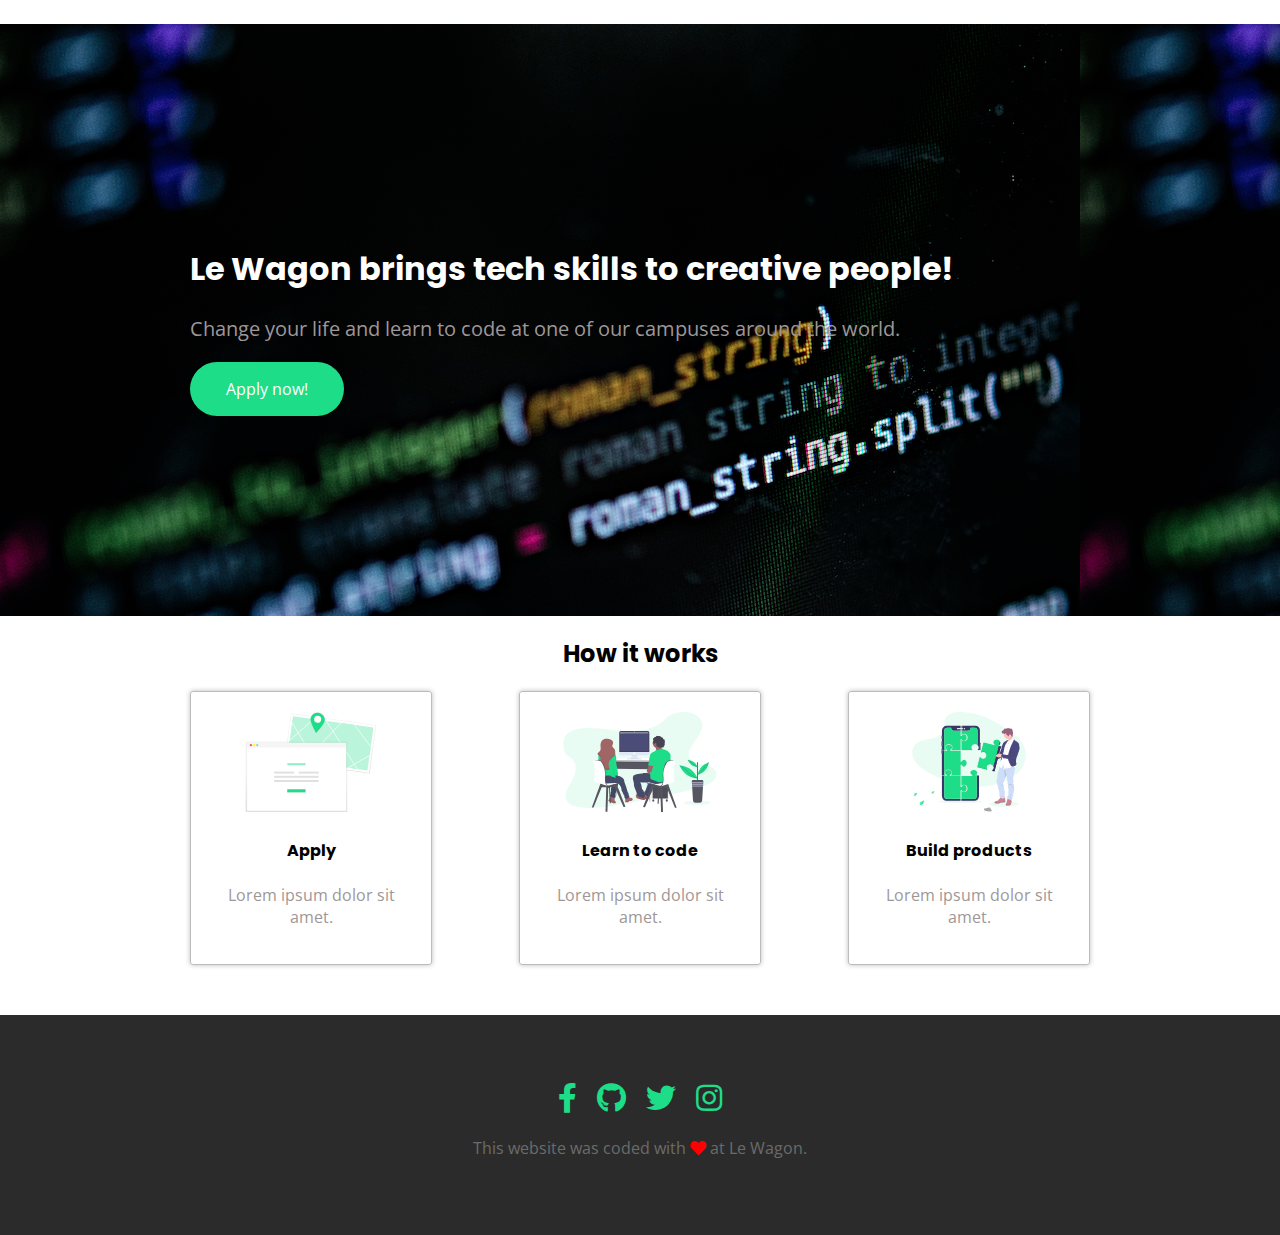
==== index.html @ 0d86913e "my landing page" ====
<!DOCTYPE html>
<html>
<head>
  <meta charset="UTF-8">
  <title>My landing page</title>
  <!-- We need this line below for responsiveness! -->
  <meta name="viewport" content="width=device-width, initial-scale=1">
  <link rel="stylesheet" href="css/style.css">
</head>
<body>
  <!-- code a Hero / Banner section -->
  <div class="banner" style="background-image: url(images/background.png);">
    <div class="container">

      <h1>Le Wagon brings tech skills to creative people!</h1>
      <p>Change your life and learn to code at one of our campuses around the world.</p>

      <a class="btn-lewagon" href="#">Apply now!</a>
    </div>
  </div>

  <!-- code a "How it works" section -->
  <div class="container">
    <h2>How it works</h2>
    <div class="cards">
      <div class="card">
        <img src="images/apply.svg" alt="">
        <h4>Apply</h4>
        <p>Lorem ipsum dolor sit amet.</p>
      </div>
      <div class="card">
        <img src="images/learn.svg" alt="">
        <h4>Learn to code</h4>
        <p>Lorem ipsum dolor sit amet.</p>
      </div>
      <div class="card">
        <img src="images/product.svg" alt="">
        <h4>Build products</h4>
        <p>Lorem ipsum dolor sit amet.</p>
      </div>
    </div>
  </div>

  <!-- code a footer -->
  <div class="footer">
    <div class="icons">
      <a class="fab fa-facebook-f" href="#"></a>
      <a class="fab fa-github" href="#"></a>
      <a class="fab fa-twitter" href="#"></a>
      <a class="fab fa-instagram" href="#"></a>
    </div>
    <p>This website was coded with <i class="fas fa-heart"></i> at Le Wagon.</p>
  </div>





</body>
</html>
---- css/style.css ----
/* Fonts */
@import url('https://fonts.googleapis.com/css?family=Open+Sans:400,700|Poppins:700');

/* Fontawesome */
@import url('https://use.fontawesome.com/releases/v5.6.3/css/all.css');
@import url('components/button.css');
@import url('components/banner.css');
@import url('components/cards.css');
@import url('components/container.css');
/* Utilities */
body {
  margin: 0!important;
  font-family: Open Sans;
}

h1, h2, h3, h4 {
  font-family: Poppins;
}

a {
  text-decoration: none;
}

.footer {
    text-align: center;
    padding: 60px;
    background-color: #2c2b2b;
}

.footer a {
  font-size: 30px;
  padding: 8px;
  color: #1EDD88;
  transition: 0.3s;
}

.footer a:hover {
color: #0a9657;
transform: rotate(20deg);
}


.footer p {
  color: #6A6B6B;
}

.fas {
  color: red;
}
/* Custom design below! */
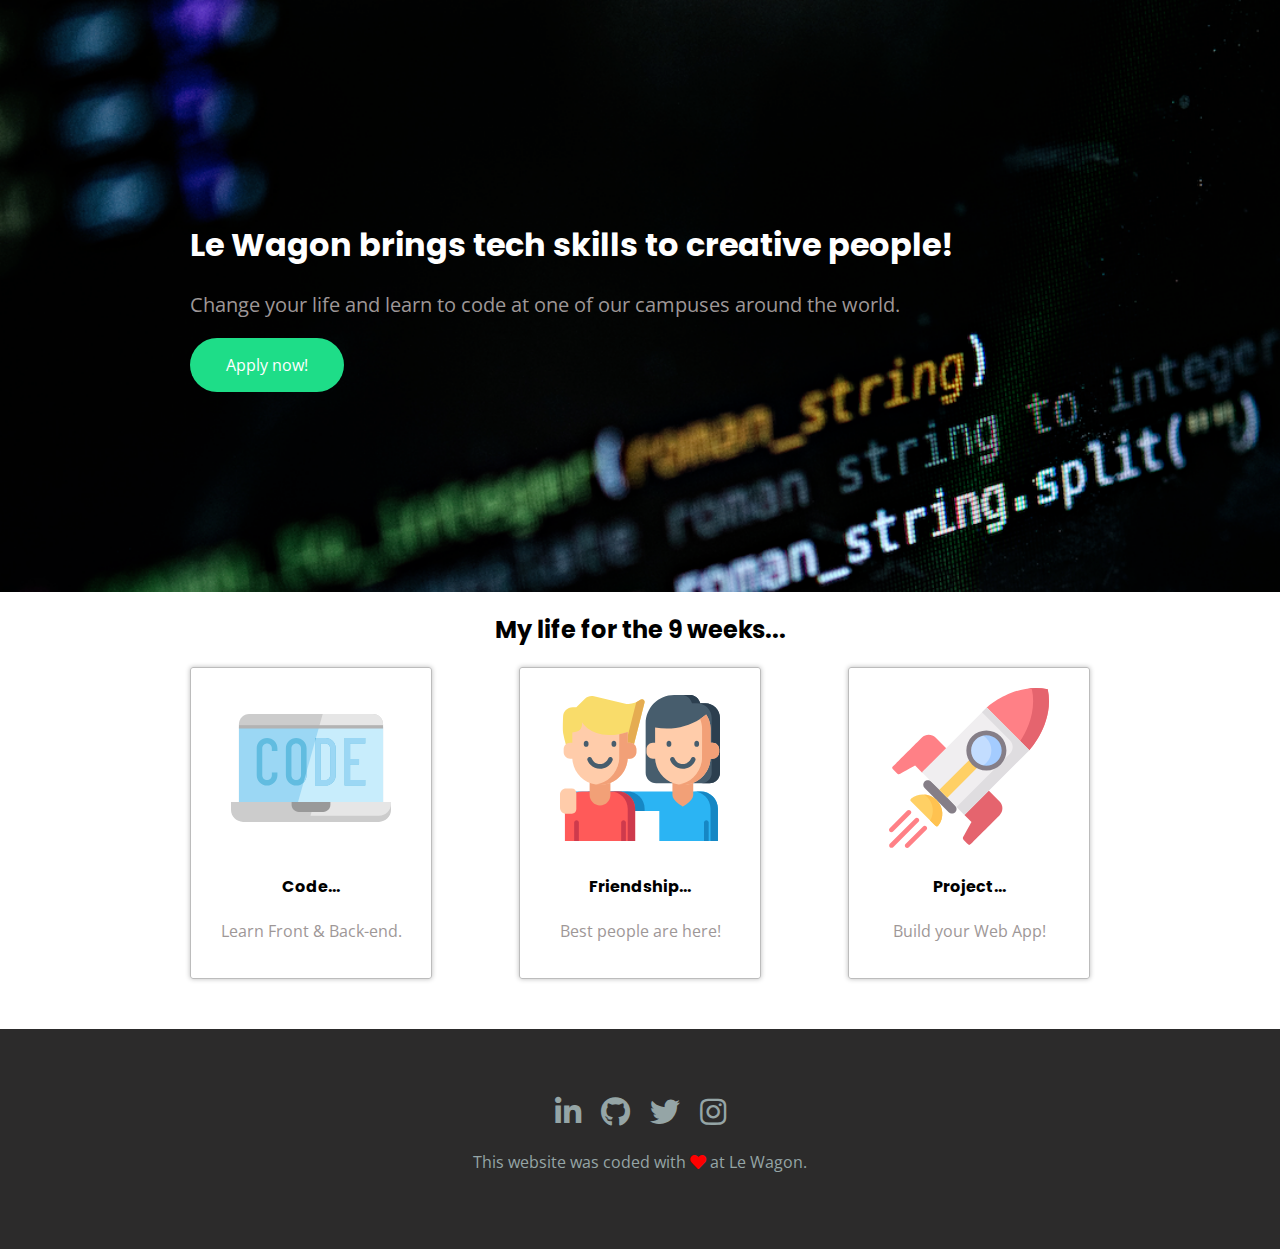
==== commit 2704e8c1: "my landing page" ====
--- a/index.html
+++ b/index.html
@@ -15,28 +15,28 @@
       <h1>Le Wagon brings tech skills to creative people!</h1>
       <p>Change your life and learn to code at one of our campuses around the world.</p>
 
-      <a class="btn-lewagon" href="#">Apply now!</a>
+      <a class="btn-apply" href="wwww.lewagon.com" target="_blank">Apply now!</a>
     </div>
   </div>
 
   <!-- code a "How it works" section -->
   <div class="container">
-    <h2>How it works</h2>
+    <h2>My life for the 9 weeks...</h2>
     <div class="cards">
       <div class="card">
-        <img src="images/apply.svg" alt="">
-        <h4>Apply</h4>
-        <p>Lorem ipsum dolor sit amet.</p>
+        <img src="images/laptop.svg" alt="">
+        <h4>Code...</h4>
+        <p>Learn Front & Back-end.</p>
       </div>
       <div class="card">
-        <img src="images/learn.svg" alt="">
-        <h4>Learn to code</h4>
-        <p>Lorem ipsum dolor sit amet.</p>
+        <img src="images/friendship.svg" alt="">
+        <h4>Friendship...</h4>
+        <p>Best people are here!</p>
       </div>
       <div class="card">
-        <img src="images/product.svg" alt="">
-        <h4>Build products</h4>
-        <p>Lorem ipsum dolor sit amet.</p>
+        <img src="images/rocket.svg" alt="">
+        <h4>Project...</h4>
+        <p>Build your Web App!</p>
       </div>
     </div>
   </div>
@@ -44,10 +44,10 @@
   <!-- code a footer -->
   <div class="footer">
     <div class="icons">
-      <a class="fab fa-facebook-f" href="#"></a>
-      <a class="fab fa-github" href="#"></a>
+      <a class="fab fa-linkedin-in" href="https://www.linkedin.com/in/sebastianczech/"></a>
+      <a class="fab fa-github" href="https://github.com/CzechSebastian"></a>
       <a class="fab fa-twitter" href="#"></a>
-      <a class="fab fa-instagram" href="#"></a>
+      <a class="fab fa-instagram" href="https://www.instagram.com/seb.astian.mtl"></a>
     </div>
     <p>This website was coded with <i class="fas fa-heart"></i> at Le Wagon.</p>
   </div>
--- a/css/style.css
+++ b/css/style.css
@@ -30,18 +30,18 @@
 .footer a {
   font-size: 30px;
   padding: 8px;
-  color: #1EDD88;
-  transition: 0.3s;
+  color: #95A5A6;
+  transition: 0.4s;
 }
 
 .footer a:hover {
-color: #0a9657;
-transform: rotate(20deg);
+color: #6A6B6B;
+transform: scale(1.2);
 }
 
 
 .footer p {
-  color: #6A6B6B;
+  color: #95A5A6;
 }
 
 .fas {
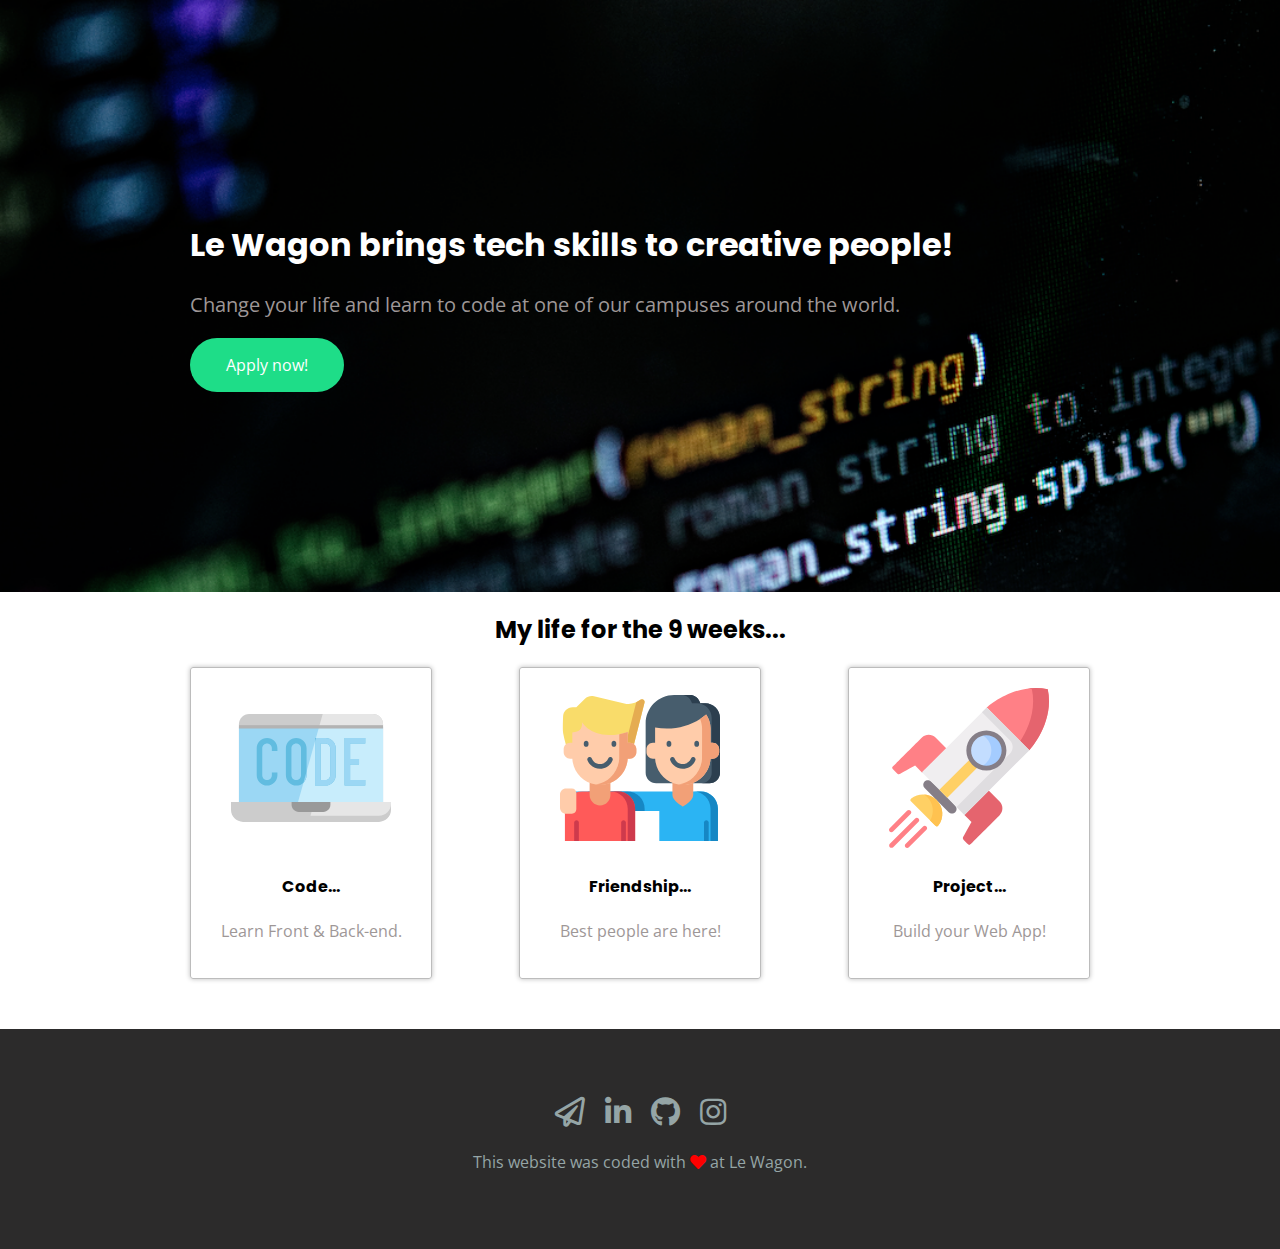
==== commit 6a71c558: "my landing page" ====
--- a/index.html
+++ b/index.html
@@ -44,9 +44,9 @@
   <!-- code a footer -->
   <div class="footer">
     <div class="icons">
+      <a class="far fa-paper-plane icon" href="mailto:czechsebastian@icloud.com"></a>
       <a class="fab fa-linkedin-in" href="https://www.linkedin.com/in/sebastianczech/"></a>
       <a class="fab fa-github" href="https://github.com/CzechSebastian"></a>
-      <a class="fab fa-twitter" href="#"></a>
       <a class="fab fa-instagram" href="https://www.instagram.com/seb.astian.mtl"></a>
     </div>
     <p>This website was coded with <i class="fas fa-heart"></i> at Le Wagon.</p>
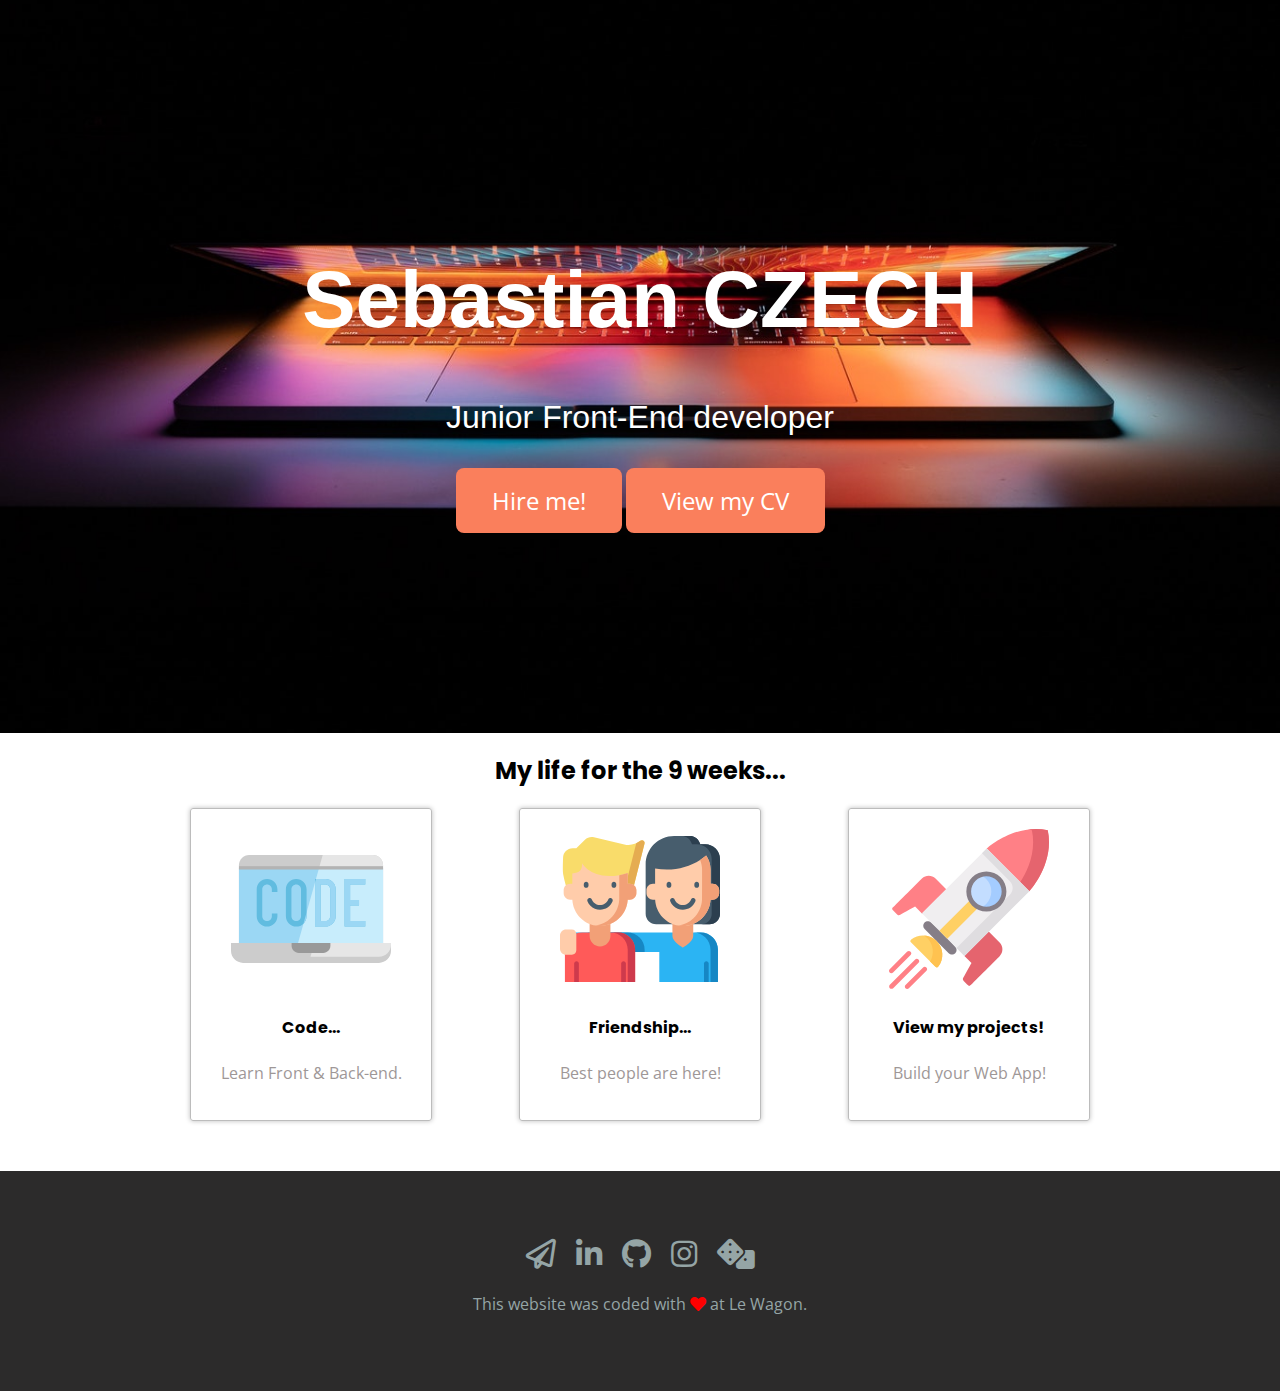
==== commit 6b92a0af: "add more personal infos" ====
--- a/index.html
+++ b/index.html
@@ -9,13 +9,14 @@
 </head>
 <body>
   <!-- code a Hero / Banner section -->
-  <div class="banner" style="background-image: url(images/background.png);">
+  <div class="banner" style="background-image: url(images/bg-image.jpeg);">
     <div class="container">
 
-      <h1>Le Wagon brings tech skills to creative people!</h1>
-      <p>Change your life and learn to code at one of our campuses around the world.</p>
+      <h1>Sebastian CZECH</h1>
+      <p>Junior Front-End developer</p>
 
-      <a class="btn-apply" href="wwww.lewagon.com" target="_blank">Apply now!</a>
+      <a class="btn-apply" href="#" target="_blank">Hire me!</a>
+      <a class="btn-apply" href="cv.pdf" target="_blank">View my CV</a>
     </div>
   </div>
 
@@ -35,7 +36,7 @@
       </div>
       <div class="card">
         <img src="images/rocket.svg" alt="">
-        <h4>Project...</h4>
+        <h4>View my projects!</h4>
         <p>Build your Web App!</p>
       </div>
     </div>
@@ -48,6 +49,8 @@
       <a class="fab fa-linkedin-in" href="https://www.linkedin.com/in/sebastianczech/"></a>
       <a class="fab fa-github" href="https://github.com/CzechSebastian"></a>
       <a class="fab fa-instagram" href="https://www.instagram.com/seb.astian.mtl"></a>
+      <a class="fas fa-dice" href="DiceeGame/dicee.html"></a>
+
     </div>
     <p>This website was coded with <i class="fas fa-heart"></i> at Le Wagon.</p>
   </div>
